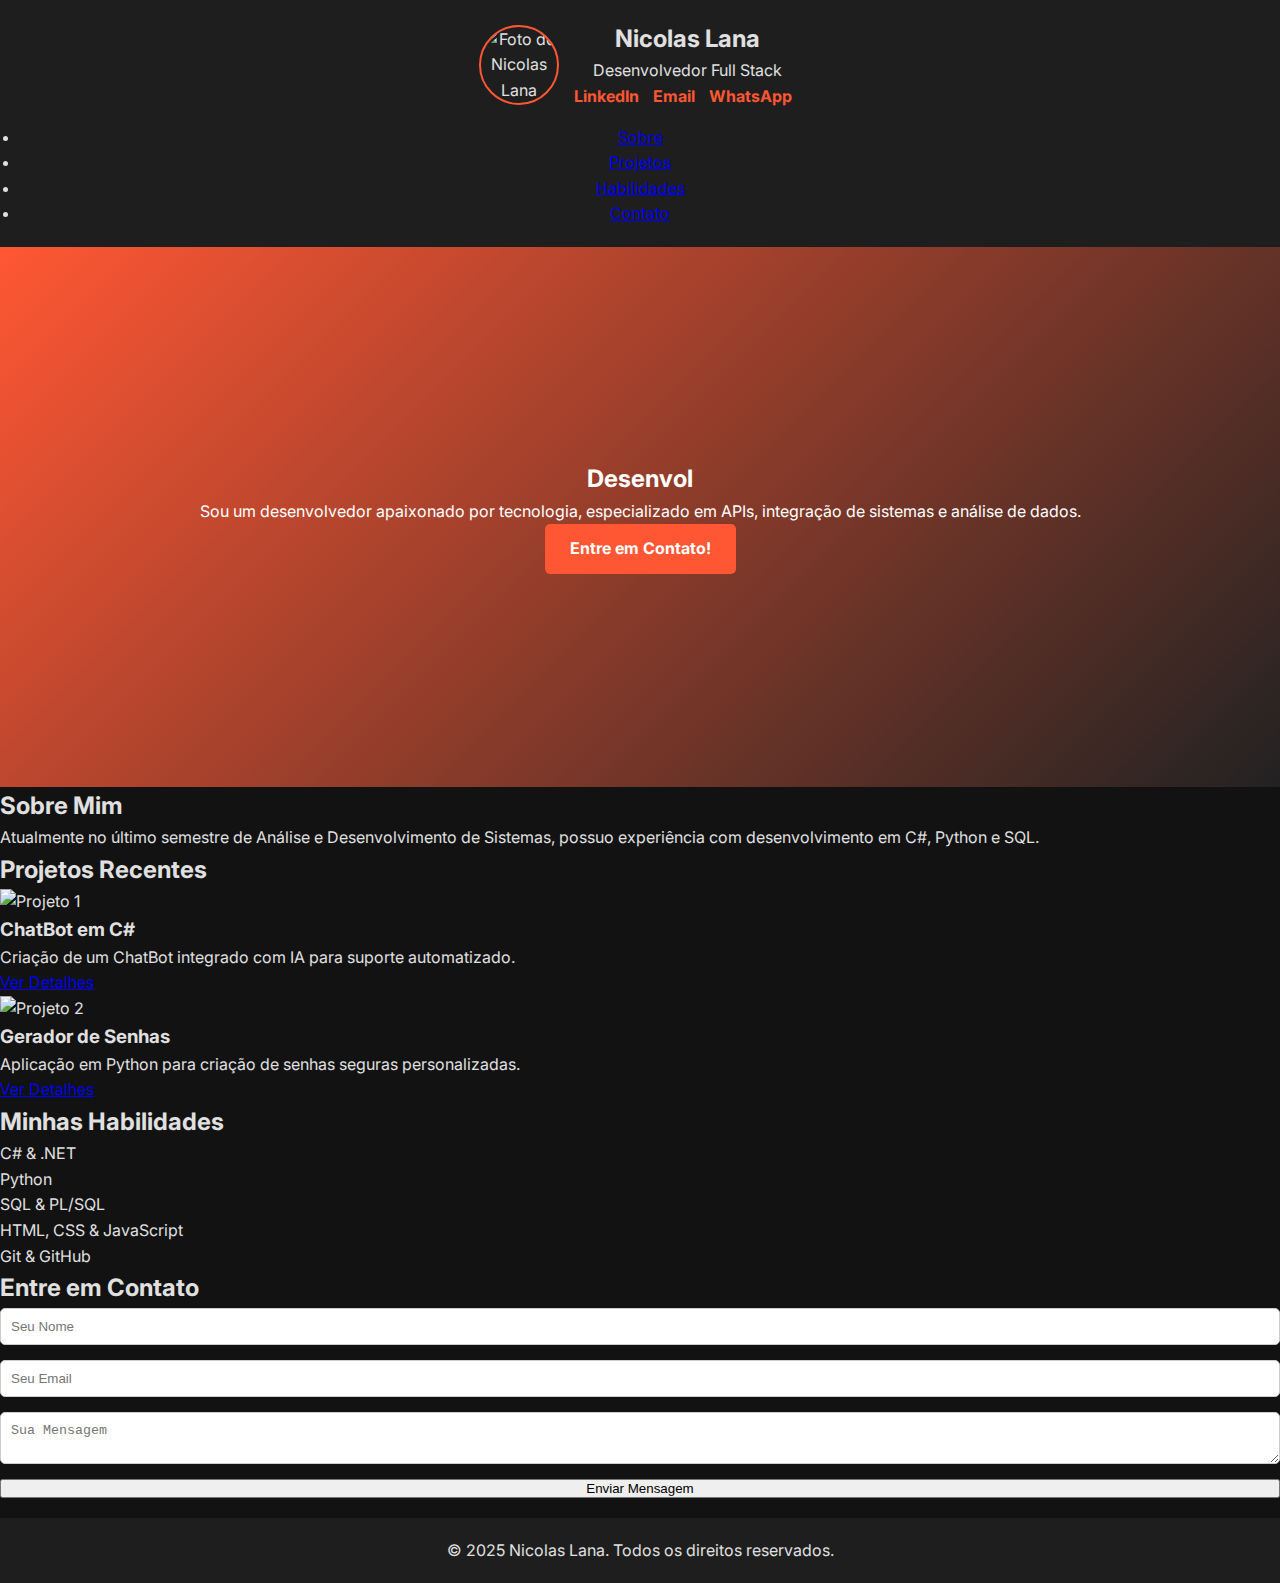
==== index.html @ ab9d618c "Update and rename indexado2.html to index.html" ====
<!DOCTYPE html>
<html lang="pt-BR">
<head>
    <meta charset="UTF-8">
    <meta name="viewport" content="width=device-width, initial-scale=1.0">
    <title>Nicolas Lana - Portfólio</title>
    <link rel="stylesheet" href="style.css">
    <link href="https://fonts.googleapis.com/css2?family=Inter:wght@300;400;700&display=swap" rel="stylesheet">
    <script src="script.js" defer></script>
</head>
<body>

    <header>
        <div class="perfil">
            <img src="sua-foto.jpg" alt="Foto de Nicolas Lana">
            <div class="perfil-info">
                <h1>Nicolas Lana</h1>
                <p class="typing-text">Desenvolvedor Full Stack</p>
                <div class="redes-sociais">
                    <a href="https://www.linkedin.com/in/nicolas-lana-66830b247/" target="_blank">LinkedIn</a>
                    <a href="mailto:nicolaslana2611@gmail.com">Email</a>
                    <a href="tel:+5511991035886">WhatsApp</a>
                </div>
            </div>
        </div>
        <nav>
            <button class="menu-toggle">?</button>
            <ul>
                <li><a href="#sobre">Sobre</a></li>
                <li><a href="#projetos">Projetos</a></li>
                <li><a href="#habilidades">Habilidades</a></li>
                <li><a href="#contato">Contato</a></li>
            </ul>
        </nav>
    </header>

    <main>
        <section class="hero">
            <h2>Bem-vindo ao meu portfólio!</h2>
            <p>Sou um desenvolvedor apaixonado por tecnologia, especializado em APIs, integração de sistemas e análise de dados.</p>
            <a href="#contato" class="cta-button">Entre em Contato!</a>
        </section>

        <section id="sobre" class="section">
            <h2>Sobre Mim</h2>
            <p>Atualmente no último semestre de Análise e Desenvolvimento de Sistemas, possuo experiência com desenvolvimento em C#, Python e SQL.</p>
        </section>

        <section id="projetos" class="section bg-light">
            <h2>Projetos Recentes</h2>
            <div class="projetos-grid">
                <div class="projeto">
                    <img src="projeto1.jpg" alt="Projeto 1">
                    <h3>ChatBot em C#</h3>
                    <p>Criação de um ChatBot integrado com IA para suporte automatizado.</p>
                    <a href="#" class="projeto-button">Ver Detalhes</a>
                </div>
                <div class="projeto">
                    <img src="projeto2.jpg" alt="Projeto 2">
                    <h3>Gerador de Senhas</h3>
                    <p>Aplicação em Python para criação de senhas seguras personalizadas.</p>
                    <a href="#" class="projeto-button">Ver Detalhes</a>
                </div>
            </div>
        </section>

        <section id="habilidades" class="section">
            <h2>Minhas Habilidades</h2>
            <ul class="habilidades-list">
                <li>C# & .NET</li>
                <li>Python</li>
                <li>SQL & PL/SQL</li>
                <li>HTML, CSS & JavaScript</li>
                <li>Git & GitHub</li>
            </ul>
        </section>

        <section id="contato" class="section">
            <h2>Entre em Contato</h2>
            <form id="contact-form">
                <input type="text" placeholder="Seu Nome" required />
                <input type="email" placeholder="Seu Email" required />
                <textarea placeholder="Sua Mensagem" required></textarea>
                <button type="submit">Enviar Mensagem</button>
            </form>
        </section>
    </main>

    <footer>
        <p>&copy; 2025 Nicolas Lana. Todos os direitos reservados.</p>
    </footer>

</body>
</html>
---- style.css ----
/* Reset */
* {
    margin: 0;
    padding: 0;
    box-sizing: border-box;
}

body {
    font-family: 'Inter', sans-serif;
    background-color: #121212;
    color: #e0e0e0;
    line-height: 1.6;
}

/* Cabeçalho */
header {
    background: #1e1e1e;
    padding: 20px;
    text-align: center;
}

.perfil {
    display: flex;
    align-items: center;
    justify-content: center;
    gap: 15px;
    margin-bottom: 15px;
}

.perfil img {
    width: 80px;
    height: 80px;
    border-radius: 50%;
    border: 2px solid #ff5733;
}

.perfil-info h1 {
    font-size: 1.5rem;
}

.redes-sociais a {
    color: #ff5733;
    margin-right: 10px;
    text-decoration: none;
    font-weight: bold;
}

.redes-sociais a:hover {
    text-decoration: underline;
}

/* Menu Responsivo */
.menu-toggle {
    display: none;
    background: none;
    border: none;
    color: white;
    font-size: 1.8rem;
    cursor: pointer;
}

@media (max-width: 768px) {
    .menu-toggle {
        display: block;
    }

    nav ul {
        display: none;
        flex-direction: column;
        position: absolute;
        top: 60px;
        right: 20px;
        background: #1e1e1e;
        padding: 10px;
        border-radius: 5px;
    }

    nav ul.open {
        display: flex;
    }

    nav ul li {
        margin: 10px 0;
    }
}

/* Hero */
.hero {
    height: 60vh;
    background: linear-gradient(135deg, #ff5733, #222);
    color: white;
    display: flex;
    flex-direction: column;
    align-items: center;
    justify-content: center;
    text-align: center;
}

.cta-button {
    background: #ff5733;
    color: white;
    padding: 12px 25px;
    border-radius: 5px;
    text-decoration: none;
    font-weight: bold;
    transition: background 0.3s;
}

.cta-button:hover {
    background: #c44125;
}

/* Contato */
form {
    display: flex;
    flex-direction: column;
    gap: 15px;
}

form input, form textarea {
    padding: 10px;
    border-radius: 5px;
    border: 1px solid #ccc;
}

/* Rodapé */
footer {
    background: #1e1e1e;
    text-align: center;
    padding: 20px;
    margin-top: 20px;
}
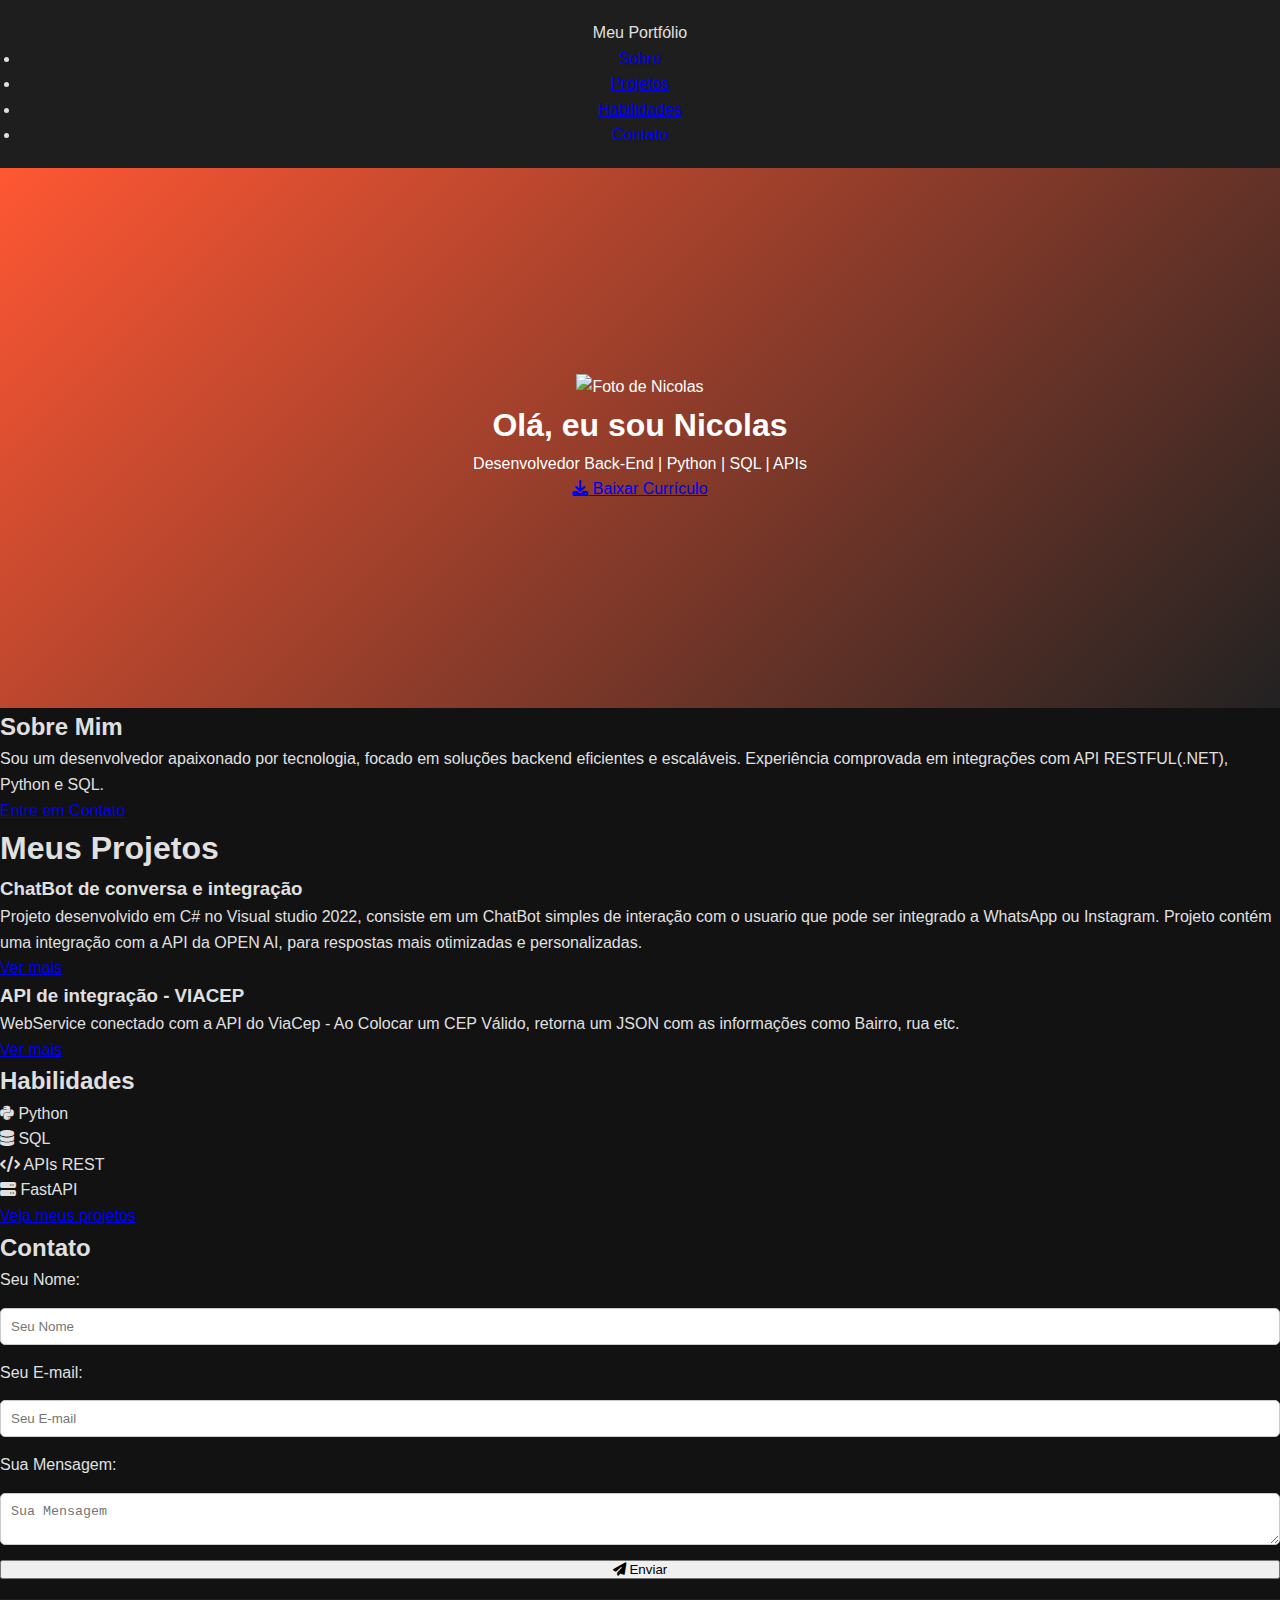
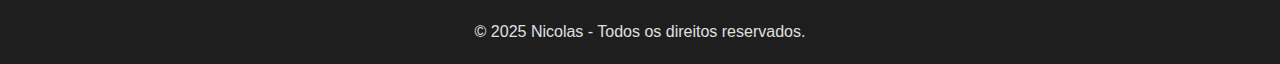
==== commit b15a7318: "Update index.html" ====
--- a/index.html
+++ b/index.html
@@ -1,93 +1,100 @@
 <!DOCTYPE html>
-<html lang="pt-BR">
+<html lang="pt-br">
 <head>
     <meta charset="UTF-8">
     <meta name="viewport" content="width=device-width, initial-scale=1.0">
-    <title>Nicolas Lana - Portfólio</title>
+    <meta name="description" content="Portfólio de Nicolas, Desenvolvedor Back-End com experiência em Python, SQL e APIs. Veja meus projetos e entre em contato.">
+    <title>Portfólio - Nicolas</title>
     <link rel="stylesheet" href="style.css">
-    <link href="https://fonts.googleapis.com/css2?family=Inter:wght@300;400;700&display=swap" rel="stylesheet">
-    <script src="script.js" defer></script>
+    <script defer src="script.js"></script>
+    <link rel="stylesheet" href="https://cdnjs.cloudflare.com/ajax/libs/font-awesome/6.4.2/css/all.min.css">
+    <link rel="preconnect" href="https://fonts.googleapis.com">
+    <link rel="preconnect" href="https://fonts.gstatic.com" crossorigin>
+    <link href="https://fonts.googleapis.com/css2?family=Roboto:wght@400;700&display=swap" rel="stylesheet">
 </head>
 <body>
 
+    <!-- Cabeçalho -->
     <header>
-        <div class="perfil">
-            <img src="sua-foto.jpg" alt="Foto de Nicolas Lana">
-            <div class="perfil-info">
-                <h1>Nicolas Lana</h1>
-                <p class="typing-text">Desenvolvedor Full Stack</p>
-                <div class="redes-sociais">
-                    <a href="https://www.linkedin.com/in/nicolas-lana-66830b247/" target="_blank">LinkedIn</a>
-                    <a href="mailto:nicolaslana2611@gmail.com">Email</a>
-                    <a href="tel:+5511991035886">WhatsApp</a>
-                </div>
-            </div>
-        </div>
         <nav>
-            <button class="menu-toggle">?</button>
+            <div class="logo">Meu Portfólio</div>
             <ul>
-                <li><a href="#sobre">Sobre</a></li>
-                <li><a href="#projetos">Projetos</a></li>
-                <li><a href="#habilidades">Habilidades</a></li>
-                <li><a href="#contato">Contato</a></li>
+                <li><a href="#sobre" aria-label="Ir para a seção Sobre">Sobre</a></li>
+                <li><a href="#projetos" aria-label="Ir para a seção Projetos">Projetos</a></li>
+                <li><a href="#habilidades" aria-label="Ir para a seção Habilidades">Habilidades</a></li>
+                <li><a href="#contato" aria-label="Ir para a seção Contato">Contato</a></li>
             </ul>
         </nav>
     </header>
 
+    <!-- Hero Section -->
     <main>
-        <section class="hero">
-            <h2>Bem-vindo ao meu portfólio!</h2>
-            <p>Sou um desenvolvedor apaixonado por tecnologia, especializado em APIs, integração de sistemas e análise de dados.</p>
-            <a href="#contato" class="cta-button">Entre em Contato!</a>
-        </section>
+      <section class="hero">
+          <img src="imagem perfil.jpg" alt="Foto de Nicolas" class="perfil-img">
+          <h1>Olá, eu sou Nicolas</h1>
+          <p>Desenvolvedor Back-End | Python | SQL | APIs</p>
+          <a href="nicolas-cv.def.pdf" download class="btn-download">
+              <i class="fa-solid fa-download"></i> Baixar Currículo
+          </a>
+      </section>
 
-        <section id="sobre" class="section">
-            <h2>Sobre Mim</h2>
-            <p>Atualmente no último semestre de Análise e Desenvolvimento de Sistemas, possuo experiência com desenvolvimento em C#, Python e SQL.</p>
-        </section>
+      <!-- Sobre -->
+      <section id="sobre" class="section">
+          <h2>Sobre Mim</h2>
+          <p>Sou um desenvolvedor apaixonado por tecnologia, focado em soluções backend eficientes e escaláveis. Experiência comprovada em integrações com API RESTFUL(.NET), Python e SQL.</p>
+          <a href="#contato" class="btn">Entre em Contato</a>
+      </section>
 
-        <section id="projetos" class="section bg-light">
-            <h2>Projetos Recentes</h2>
-            <div class="projetos-grid">
-                <div class="projeto">
-                    <img src="projeto1.jpg" alt="Projeto 1">
-                    <h3>ChatBot em C#</h3>
-                    <p>Criação de um ChatBot integrado com IA para suporte automatizado.</p>
-                    <a href="#" class="projeto-button">Ver Detalhes</a>
-                </div>
-                <div class="projeto">
-                    <img src="projeto2.jpg" alt="Projeto 2">
-                    <h3>Gerador de Senhas</h3>
-                    <p>Aplicação em Python para criação de senhas seguras personalizadas.</p>
-                    <a href="#" class="projeto-button">Ver Detalhes</a>
-                </div>
-            </div>
-        </section>
+      <!-- Projetos -->
+      <section id="projetos" class="section bg-light">
+          <h1>Meus Projetos</h1>
+          <div class="projetos-grid">
+              <div class="projeto">
+                  <h3>ChatBot de conversa e integração</h3>
+                  <p>Projeto desenvolvido em C# no Visual studio 2022, consiste em um ChatBot simples de interação com o usuario que pode ser integrado a WhatsApp ou Instagram. Projeto contém uma integração com a API da OPEN AI, para respostas mais otimizadas e personalizadas.</p>
+                  <a href="https://github.com/NicolasLnR/Aplica-o-Chatbot" class="btn">Ver mais</a>
+              </div>
+              <div class="projeto">
+                  <h3>API de integração - VIACEP </h3>
+                  <p>WebService conectado com a API do ViaCep - Ao Colocar um CEP Válido, retorna um JSON com as informações como Bairro, rua etc.</p>
+                  <a href="https://github.com/NicolasLnR/Web-Service---VIACEP" class="btn">Ver mais</a>
+              </div>
+          </div>
+      </section>
 
-        <section id="habilidades" class="section">
-            <h2>Minhas Habilidades</h2>
-            <ul class="habilidades-list">
-                <li>C# & .NET</li>
-                <li>Python</li>
-                <li>SQL & PL/SQL</li>
-                <li>HTML, CSS & JavaScript</li>
-                <li>Git & GitHub</li>
-            </ul>
-        </section>
+      <!-- Habilidades -->
+      <section id="habilidades" class="section">
+          <h2>Habilidades</h2>
+          <div class="habilidades-grid">
+              <div class="habilidade"><i class="fa-brands fa-python"></i> Python</div>
+              <div class="habilidade"><i class="fa-solid fa-database"></i> SQL</div>
+              <div class="habilidade"><i class="fa-solid fa-code"></i> APIs REST</div>
+              <div class="habilidade"><i class="fa-solid fa-server"></i> FastAPI</div>
+          </div>
+          <a href="#projetos" class="btn">Veja meus projetos</a>
+      </section>
 
-        <section id="contato" class="section">
-            <h2>Entre em Contato</h2>
-            <form id="contact-form">
-                <input type="text" placeholder="Seu Nome" required />
-                <input type="email" placeholder="Seu Email" required />
-                <textarea placeholder="Sua Mensagem" required></textarea>
-                <button type="submit">Enviar Mensagem</button>
-            </form>
-        </section>
+      <!-- Contato -->
+      <section id="contato" class="section bg-light">
+          <h2>Contato</h2>
+          <form>
+              <label for="nome">Seu Nome:</label>
+              <input type="text" id="nome" placeholder="Seu Nome">
+
+              <label for="email">Seu E-mail:</label>
+              <input type="email" id="email" placeholder="Seu E-mail">
+
+              <label for="mensagem">Sua Mensagem:</label>
+              <textarea id="mensagem" placeholder="Sua Mensagem"></textarea>
+
+              <button type="submit"><i class="fa-solid fa-paper-plane"></i> Enviar</button>
+          </form>
+      </section>
     </main>
 
+    <!-- Rodapé -->
     <footer>
-        <p>&copy; 2025 Nicolas Lana. Todos os direitos reservados.</p>
+        <p>&copy; 2025 Nicolas - Todos os direitos reservados.</p>
     </footer>
 
 </body>
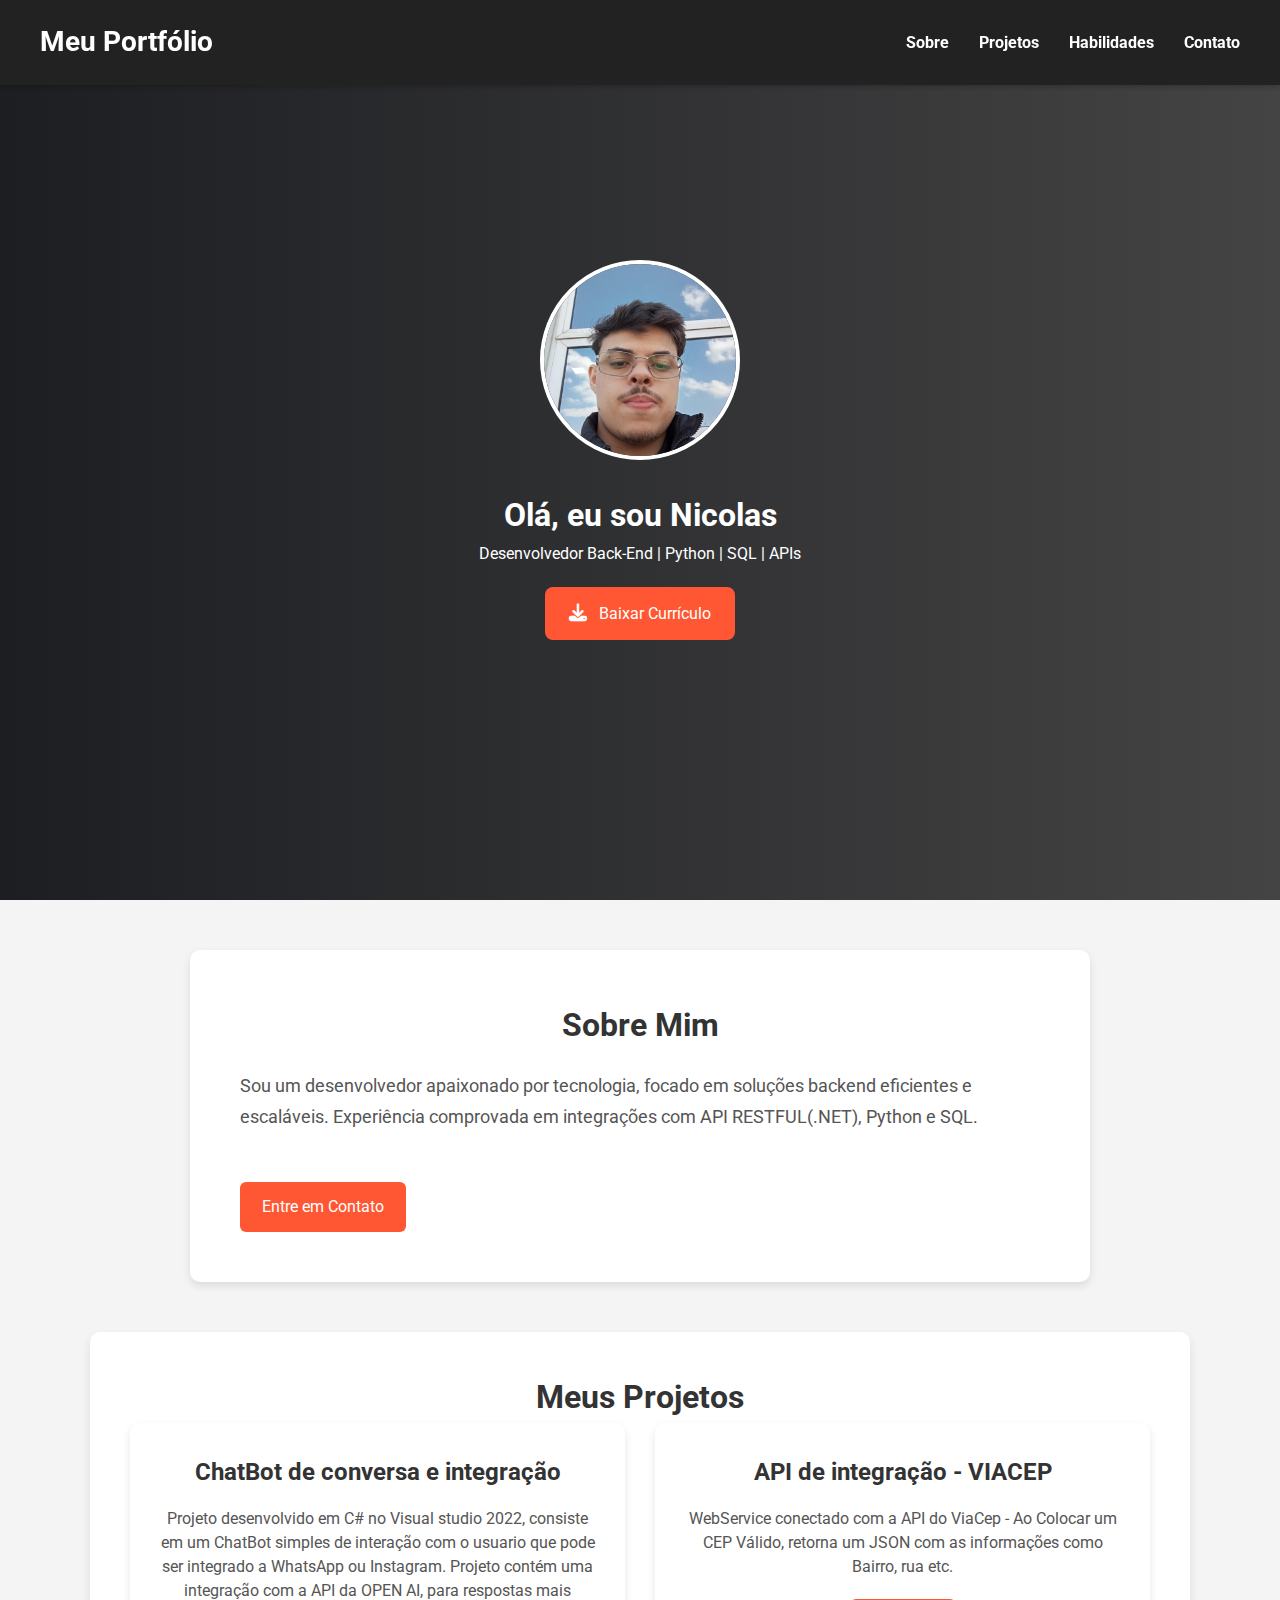
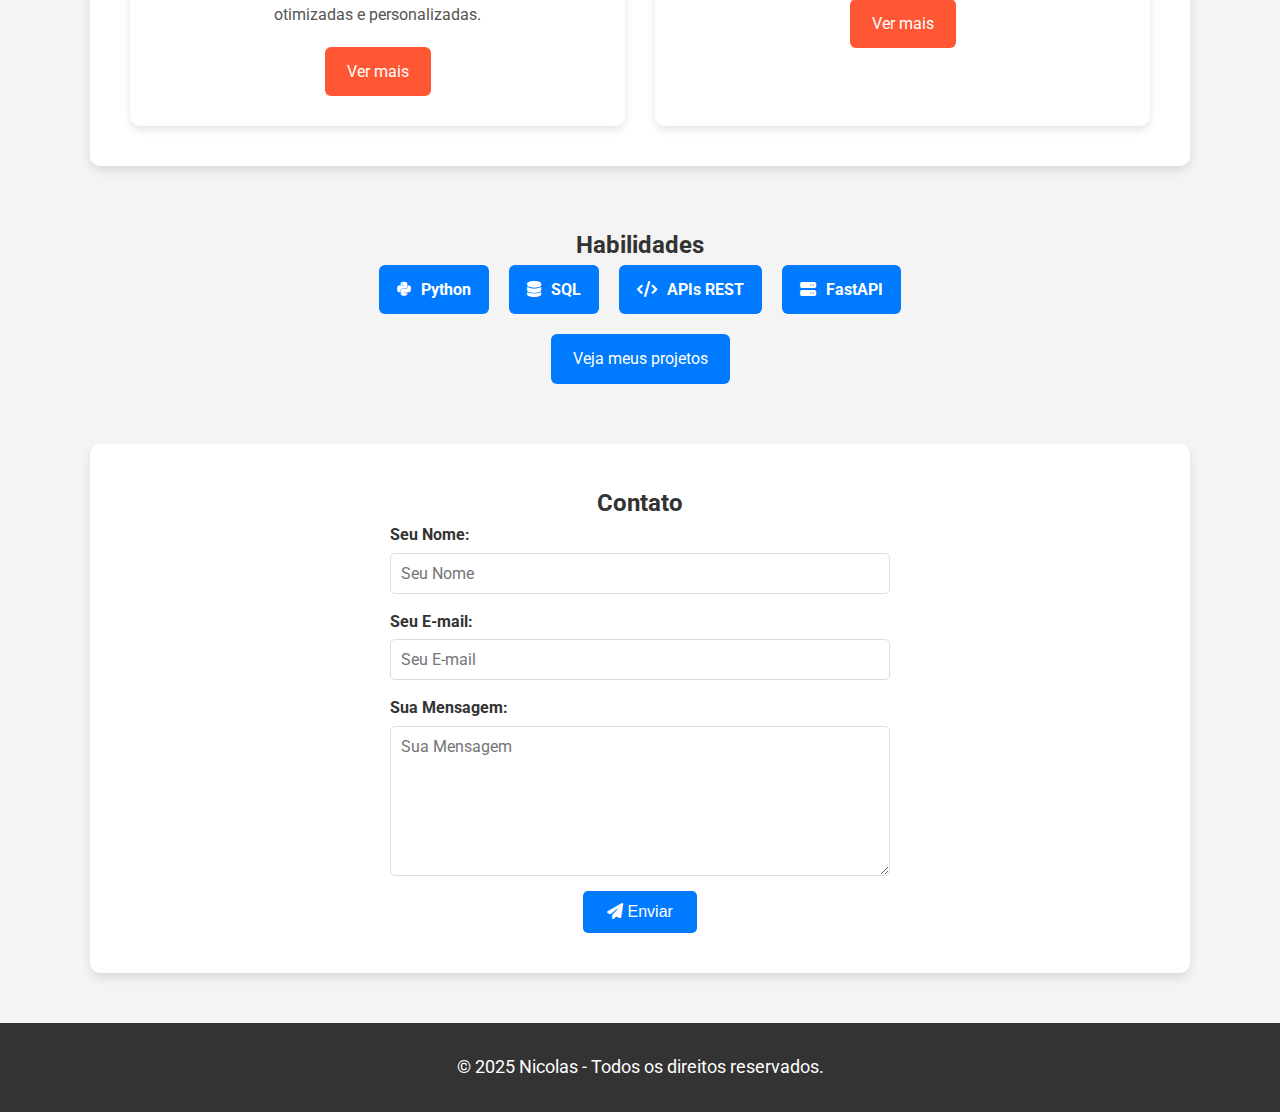
==== commit e4821e28: "Update index.html" ====
--- a/index.html
+++ b/index.html
@@ -33,7 +33,7 @@
           <img src="imagem perfil.jpg" alt="Foto de Nicolas" class="perfil-img">
           <h1>Olá, eu sou Nicolas</h1>
           <p>Desenvolvedor Back-End | Python | SQL | APIs</p>
-          <a href="nicolas-cv.def.pdf" download class="btn-download">
+          <a href="nicolas-cv.definitivo.pdf" download class="btn-download">
               <i class="fa-solid fa-download"></i> Baixar Currículo
           </a>
       </section>
--- a/style.css
+++ b/style.css
@@ -3,130 +3,285 @@
     margin: 0;
     padding: 0;
     box-sizing: border-box;
+    scroll-behavior: smooth;
+}
+
+/* Custom Properties (Variáveis CSS) */
+:root {
+    --primary-color: #ff5733;
+    --bg-color: #f4f4f4;
+    --text-color: #333;
+    --font-family: 'Roboto', sans-serif;
 }
 
 body {
-    font-family: 'Inter', sans-serif;
-    background-color: #121212;
-    color: #e0e0e0;
+    font-family: var(--font-family);
+    background-color: var(--bg-color);
+    color: var(--text-color);
     line-height: 1.6;
 }
 
 /* Cabeçalho */
 header {
-    background: #1e1e1e;
+    background: #222;
+    color: white;
     padding: 20px;
-    text-align: center;
-}
-
-.perfil {
-    display: flex;
-    align-items: center;
-    justify-content: center;
-    gap: 15px;
-    margin-bottom: 15px;
-}
-
-.perfil img {
-    width: 80px;
-    height: 80px;
-    border-radius: 50%;
-    border: 2px solid #ff5733;
-}
-
-.perfil-info h1 {
-    font-size: 1.5rem;
-}
-
-.redes-sociais a {
-    color: #ff5733;
-    margin-right: 10px;
+    position: fixed;
+    width: 100%;
+    top: 0;
+    z-index: 1000;
+    box-shadow: 0 2px 5px rgba(0,0,0,0.2);
+}
+
+nav {
+    display: flex;
+    justify-content: space-between;
+    align-items: center;
+    max-width: 1200px;
+    margin: auto;
+}
+
+nav .logo {
+    font-size: 28px;
+    font-weight: bold;
+}
+
+nav ul {
+    display: flex;
+    list-style: none;
+}
+
+nav ul li {
+    margin-left: 30px;
+}
+
+nav a {
+    color: white;
     text-decoration: none;
     font-weight: bold;
-}
-
-.redes-sociais a:hover {
-    text-decoration: underline;
-}
-
-/* Menu Responsivo */
-.menu-toggle {
-    display: none;
-    background: none;
-    border: none;
-    color: white;
-    font-size: 1.8rem;
-    cursor: pointer;
-}
-
-@media (max-width: 768px) {
-    .menu-toggle {
-        display: block;
-    }
-
-    nav ul {
-        display: none;
-        flex-direction: column;
-        position: absolute;
-        top: 60px;
-        right: 20px;
-        background: #1e1e1e;
-        padding: 10px;
-        border-radius: 5px;
-    }
-
-    nav ul.open {
-        display: flex;
-    }
-
-    nav ul li {
-        margin: 10px 0;
-    }
+    transition: 0.3s;
+}
+
+nav a:hover {
+    color: var(--primary-color);
 }
 
 /* Hero */
 .hero {
-    height: 60vh;
-    background: linear-gradient(135deg, #ff5733, #222);
+    height: 100vh;
+    background: linear-gradient(to right, #1d1e22, #444);
     color: white;
     display: flex;
     flex-direction: column;
     align-items: center;
     justify-content: center;
     text-align: center;
-}
-
-.cta-button {
-    background: #ff5733;
-    color: white;
-    padding: 12px 25px;
-    border-radius: 5px;
+    padding: 40px 20px;
+}
+
+/* Melhorando a imagem da foto de perfil */
+.hero img.perfil-img {
+    width: 200px;
+    height: 200px;
+    border-radius: 50%;
+    border: 4px solid white;
+    margin-bottom: 30px;
+    object-fit: cover;
+}
+
+/* Botão de download do CV */
+.btn-download {
+    display: inline-flex;
+    align-items: center;
+    background: var(--primary-color);
+    color: white;
+    padding: 14px 24px;
+    font-size: 16px;
     text-decoration: none;
-    font-weight: bold;
-    transition: background 0.3s;
-}
-
-.cta-button:hover {
+    border-radius: 8px;
+    transition: 0.3s;
+    margin-top: 20px;
+}
+
+.btn-download i {
+    margin-right: 12px;
+    font-size: 18px;
+}
+
+.btn-download:hover {
     background: #c44125;
 }
 
-/* Contato */
-form {
-    display: flex;
-    flex-direction: column;
-    gap: 15px;
-}
-
-form input, form textarea {
-    padding: 10px;
-    border-radius: 5px;
-    border: 1px solid #ccc;
+/* Seções */
+.section {
+    padding: 60px;
+    max-width: 1100px;
+    margin: auto;
+    text-align: center;
+}
+
+.bg-light {
+    background: white;
+    border-radius: 10px;
+    padding: 40px;
+    box-shadow: 0 5px 10px rgba(0,0,0,0.1);
+}
+
+/* Habilidades */
+.habilidades-grid {
+    display: flex;
+    justify-content: center;
+    gap: 20px;
+    flex-wrap: wrap;
+}
+
+.habilidade {
+    background: #007bff;
+    color: white;
+    padding: 12px 18px;
+    border-radius: 6px;
+    display: flex;
+    align-items: center;
+    gap: 10px;
+    font-weight: bold;
+}
+
+/* Botões */
+.btn {
+    display: inline-flex;
+    align-items: center;
+    margin-top: 20px;
+    padding: 12px 22px;
+    background: #007bff;
+    color: white;
+    text-decoration: none;
+    border-radius: 6px;
+    transition: 0.3s;
+    font-size: 16px;
+}
+
+.btn:hover {
+    background: #0056b3;
 }
 
 /* Rodapé */
 footer {
-    background: #1e1e1e;
-    text-align: center;
-    padding: 20px;
+    background: #333;
+    color: white;
+    text-align: center;
+    padding: 30px;
+    margin-top: 50px;
+    font-size: 18px;
+}
+
+/* Formatação do formulário de contato */
+form {
+    display: flex;
+    flex-direction: column;
+    align-items: center;
+    max-width: 500px;
+    margin: 0 auto;
+}
+
+form label {
+    margin-bottom: 5px;
+    font-weight: bold;
+    text-align: left;
+    width: 100%;
+}
+
+form input,
+form textarea {
+    width: 100%;
+    padding: 10px;
+    margin-bottom: 15px;
+    border: 1px solid #ddd;
+    border-radius: 5px;
+    font-size: 16px;
+    font-family: var(--font-family);
+}
+
+form textarea {
+    height: 150px;
+    resize: vertical;
+}
+
+form button {
+    padding: 12px 24px;
+    background: #007bff;
+    color: white;
+    border: none;
+    border-radius: 5px;
+    cursor: pointer;
+    font-size: 16px;
+    transition: background-color 0.3s;
+}
+
+form button:hover {
+    background-color: #0056b3;
+}
+
+/* Projetos - Modernização */
+.projetos-grid {
+    display: grid;
+    grid-template-columns: repeat(auto-fit, minmax(350px, 1fr));
+    gap: 30px;
+}
+
+.projeto {
+    background: #fff;
+    border-radius: 10px;
+    padding: 30px;
+    box-shadow: 0 4px 8px rgba(0, 0, 0, 0.1);
+    transition: transform 0.3s ease;
+}
+
+.projeto:hover {
+    transform: translateY(-5px);
+}
+
+.projeto h3 {
+    font-size: 24px;
+    margin-bottom: 15px;
+    color: #333;
+}
+
+.projeto p {
+    font-size: 16px;
+    color: #555;
+    line-height: 1.5;
+}
+
+.projeto .btn {
     margin-top: 20px;
-}
+    background-color: var(--primary-color);
+}
+
+/* Sobre Mim - Modernização */
+#sobre {
+    background: #fff;
+    border-radius: 10px;
+    padding: 50px;
+    max-width: 900px;
+    margin: 50px auto;
+    box-shadow: 0 4px 8px rgba(0, 0, 0, 0.1);
+    text-align: left;
+}
+
+#sobre h2 {
+    font-size: 32px;
+    margin-bottom: 20px;
+    color: #333;
+    text-align: center;
+}
+
+#sobre p {
+    font-size: 18px;
+    color: #555;
+    line-height: 1.7;
+    margin-bottom: 30px;
+}
+
+#sobre .btn {
+    background-color: var(--primary-color);
+}
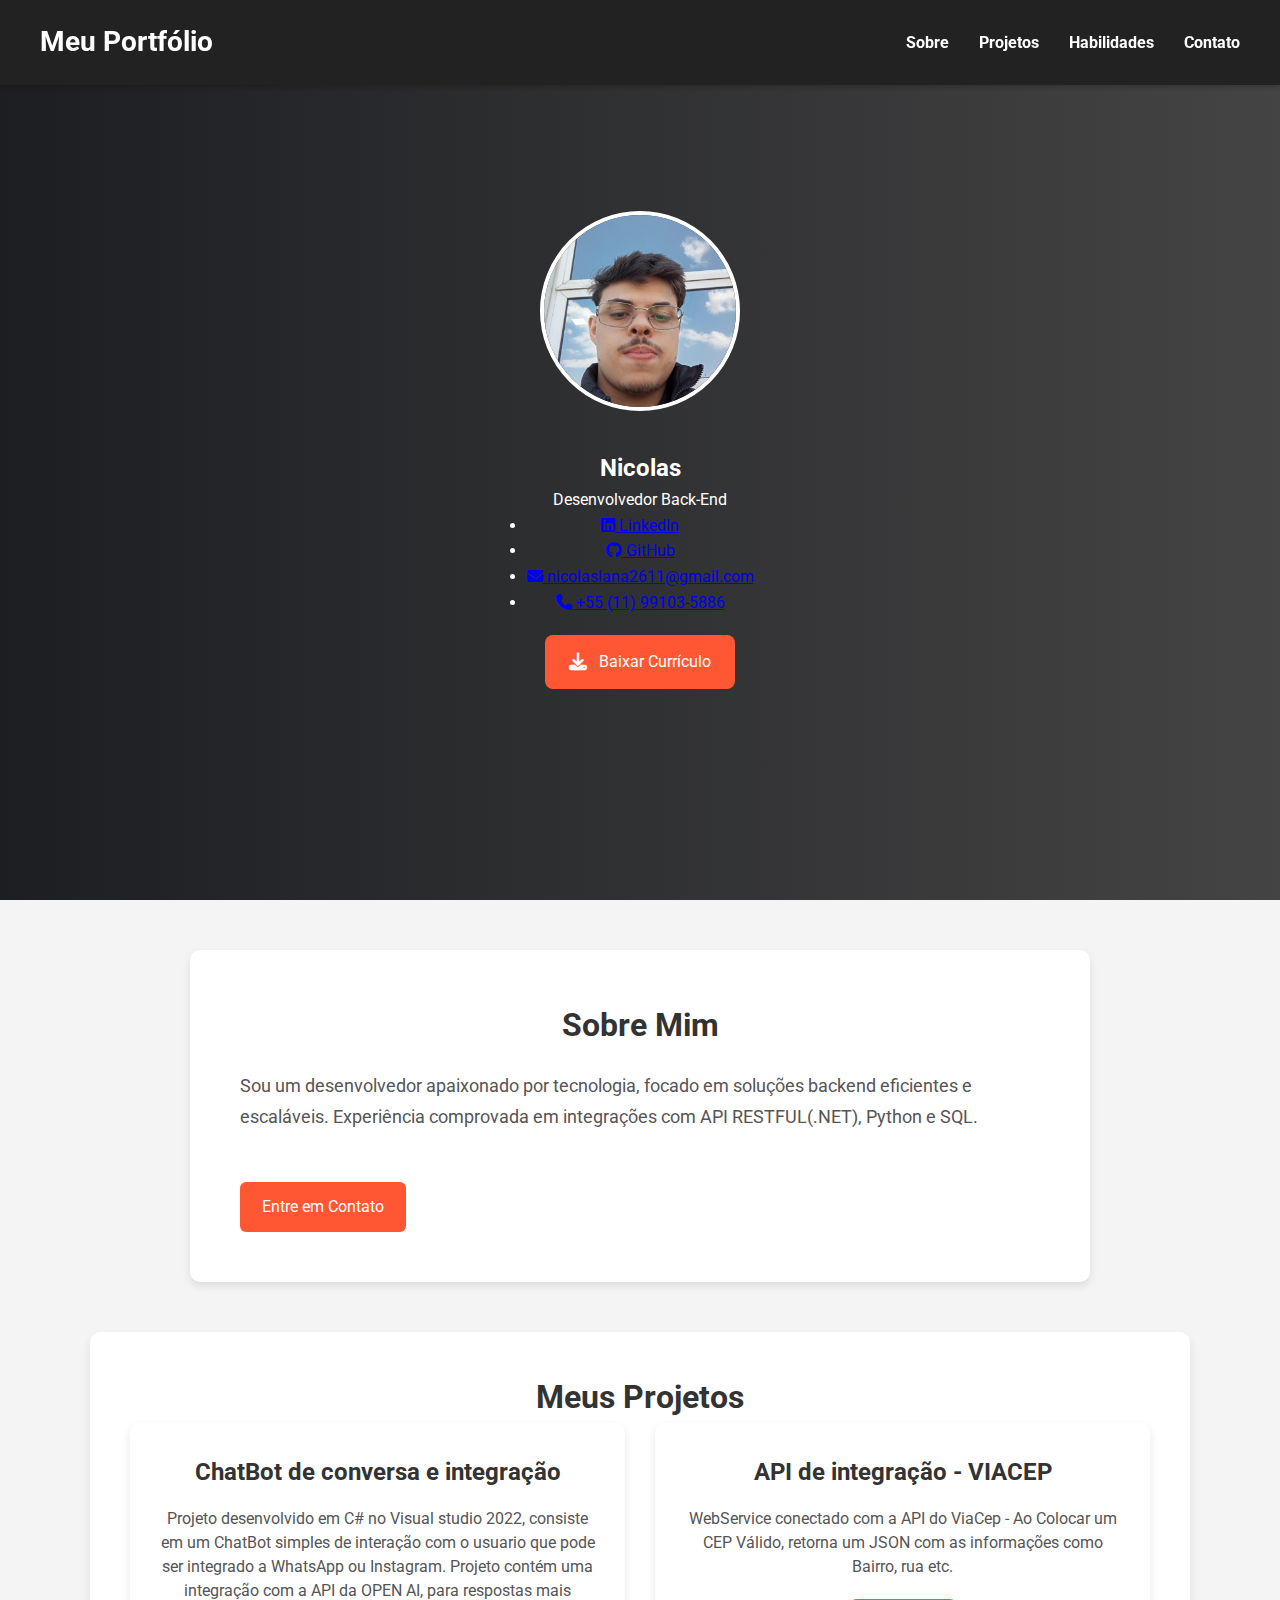
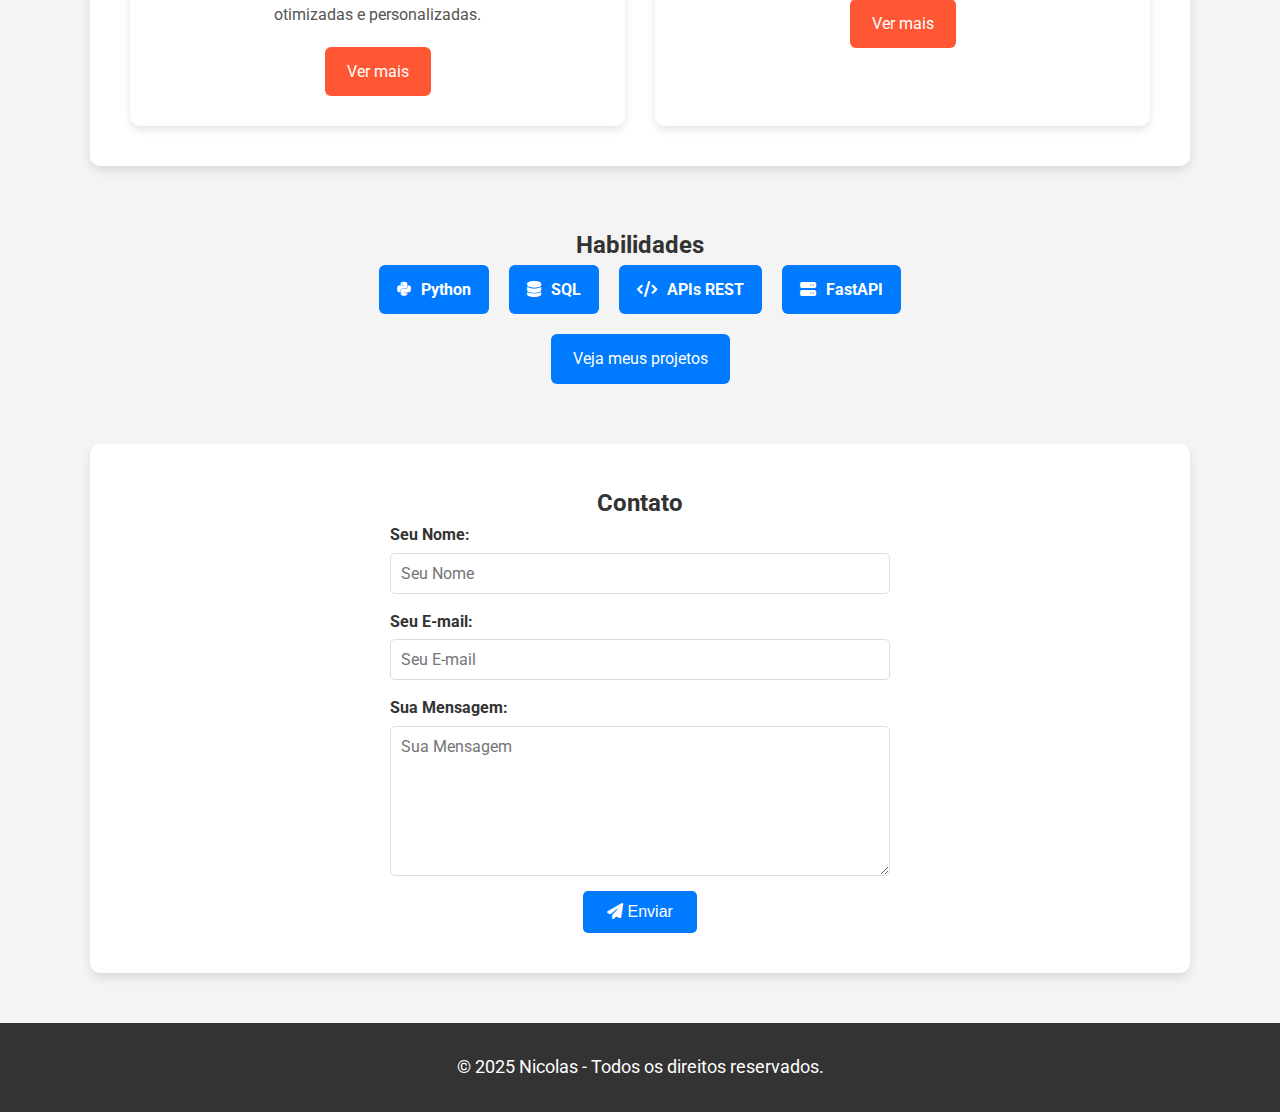
==== commit 4a6b5758: "Update index.html" ====
--- a/index.html
+++ b/index.html
@@ -20,7 +20,7 @@
             <div class="logo">Meu Portfólio</div>
             <ul>
                 <li><a href="#sobre" aria-label="Ir para a seção Sobre">Sobre</a></li>
-                <li><a href="#projetos" aria-label="Ir para a seção Projetos">Projetos</a></li>
+                <li><a href="projetos.html" aria-label="Ir para a seção Projetos">Projetos</a></li>
                 <li><a href="#habilidades" aria-label="Ir para a seção Habilidades">Habilidades</a></li>
                 <li><a href="#contato" aria-label="Ir para a seção Contato">Contato</a></li>
             </ul>
@@ -30,9 +30,19 @@
     <!-- Hero Section -->
     <main>
       <section class="hero">
-          <img src="imagem perfil.jpg" alt="Foto de Nicolas" class="perfil-img">
-          <h1>Olá, eu sou Nicolas</h1>
-          <p>Desenvolvedor Back-End | Python | SQL | APIs</p>
+          <div class="hero-content">
+              <img src="imagem perfil.jpg" alt="Foto de Nicolas" class="perfil-img">
+              <div class="contact-info">
+                  <h2>Nicolas</h2>
+                  <p>Desenvolvedor Back-End</p>
+                  <ul class="contact-links">
+                      <li><a href="https://www.linkedin.com/in/nicolas-lana-66830b247/" target="_blank"><i class="fab fa-linkedin"></i> LinkedIn</a></li>
+                      <li><a href="https://github.com/NicolasLnR" target="_blank"><i class="fab fa-github"></i> GitHub</a></li>
+                      <li><a href="nicolaslana2611@gmail.com"><i class="fas fa-envelope"></i> nicolaslana2611@gmail.com</a></li>
+                      <li><a href="tel:+5511991035886"><i class="fas fa-phone"></i> +55 (11) 99103-5886</a></li>
+                  </ul>
+              </div>
+          </div>
           <a href="nicolas-cv.definitivo.pdf" download class="btn-download">
               <i class="fa-solid fa-download"></i> Baixar Currículo
           </a>
@@ -71,7 +81,7 @@
               <div class="habilidade"><i class="fa-solid fa-code"></i> APIs REST</div>
               <div class="habilidade"><i class="fa-solid fa-server"></i> FastAPI</div>
           </div>
-          <a href="#projetos" class="btn">Veja meus projetos</a>
+          <a href="projetos.html" class="btn">Veja meus projetos</a>
       </section>
 
       <!-- Contato -->
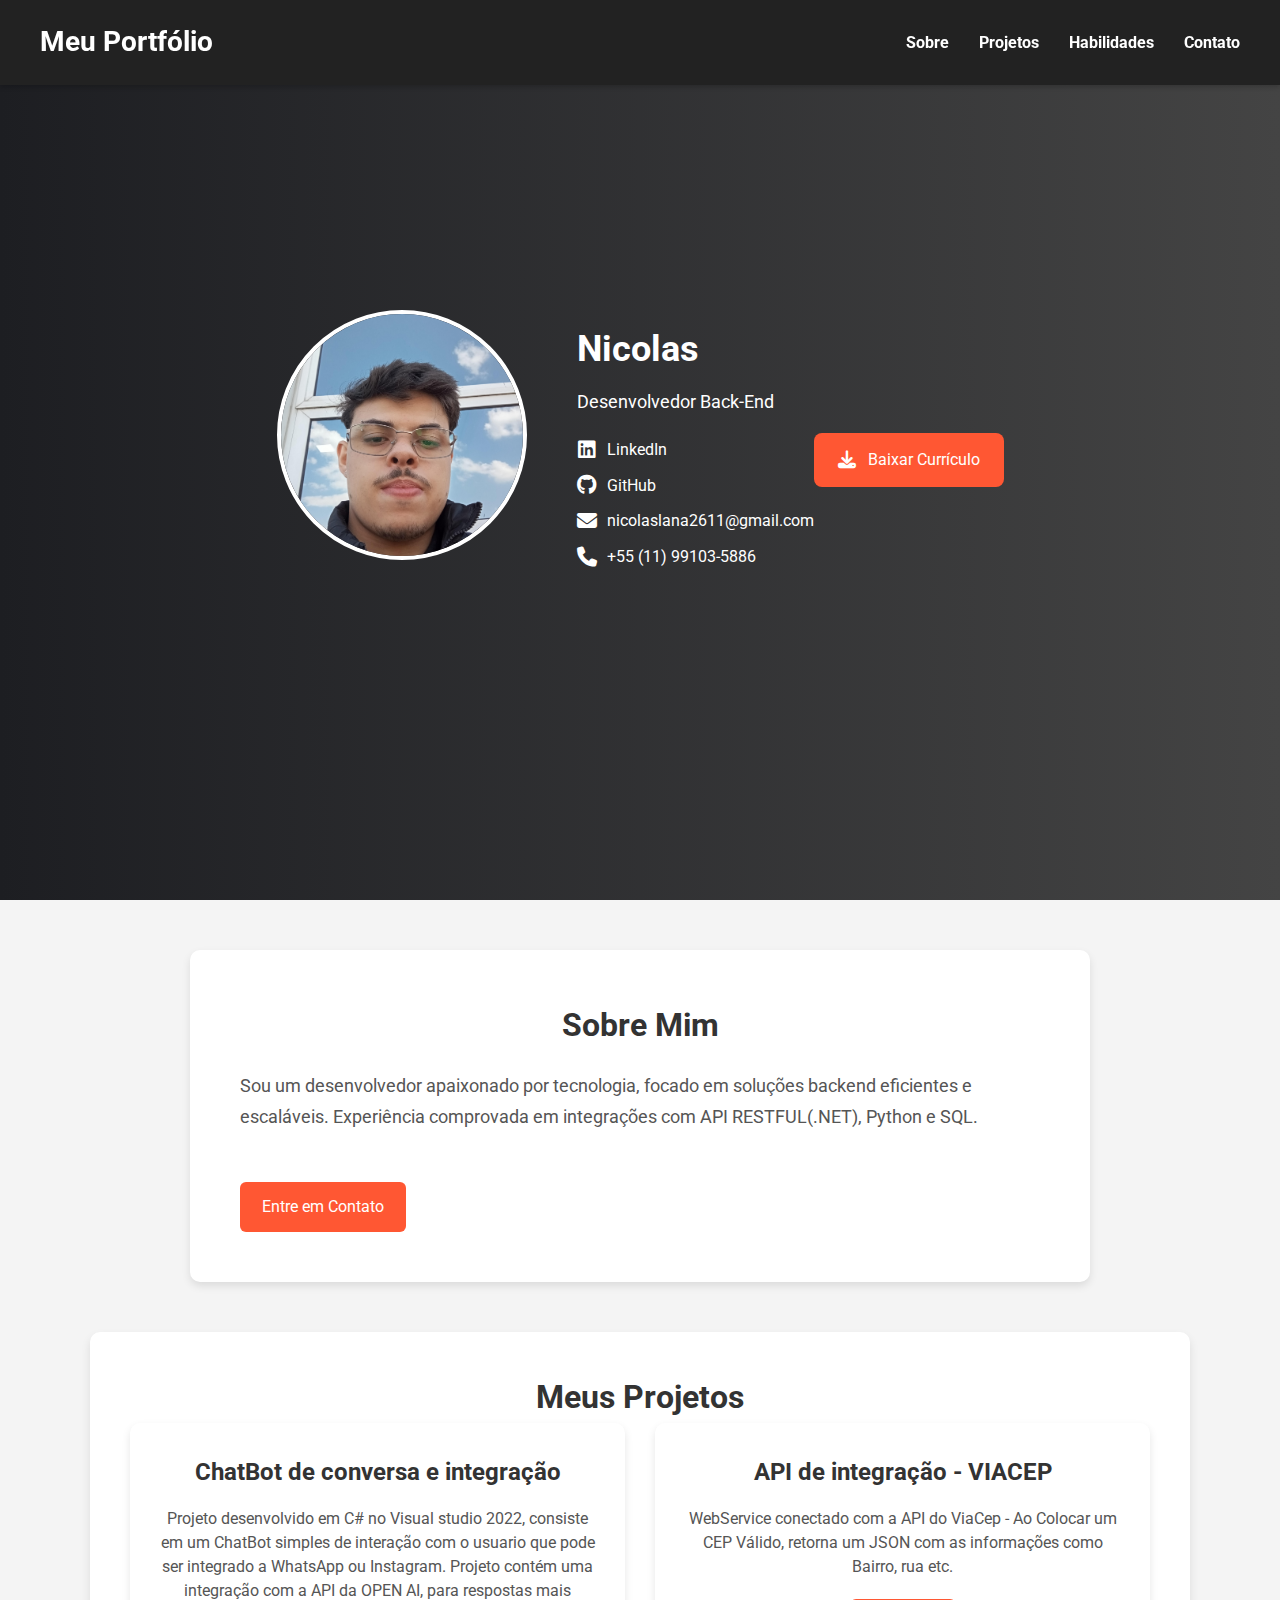
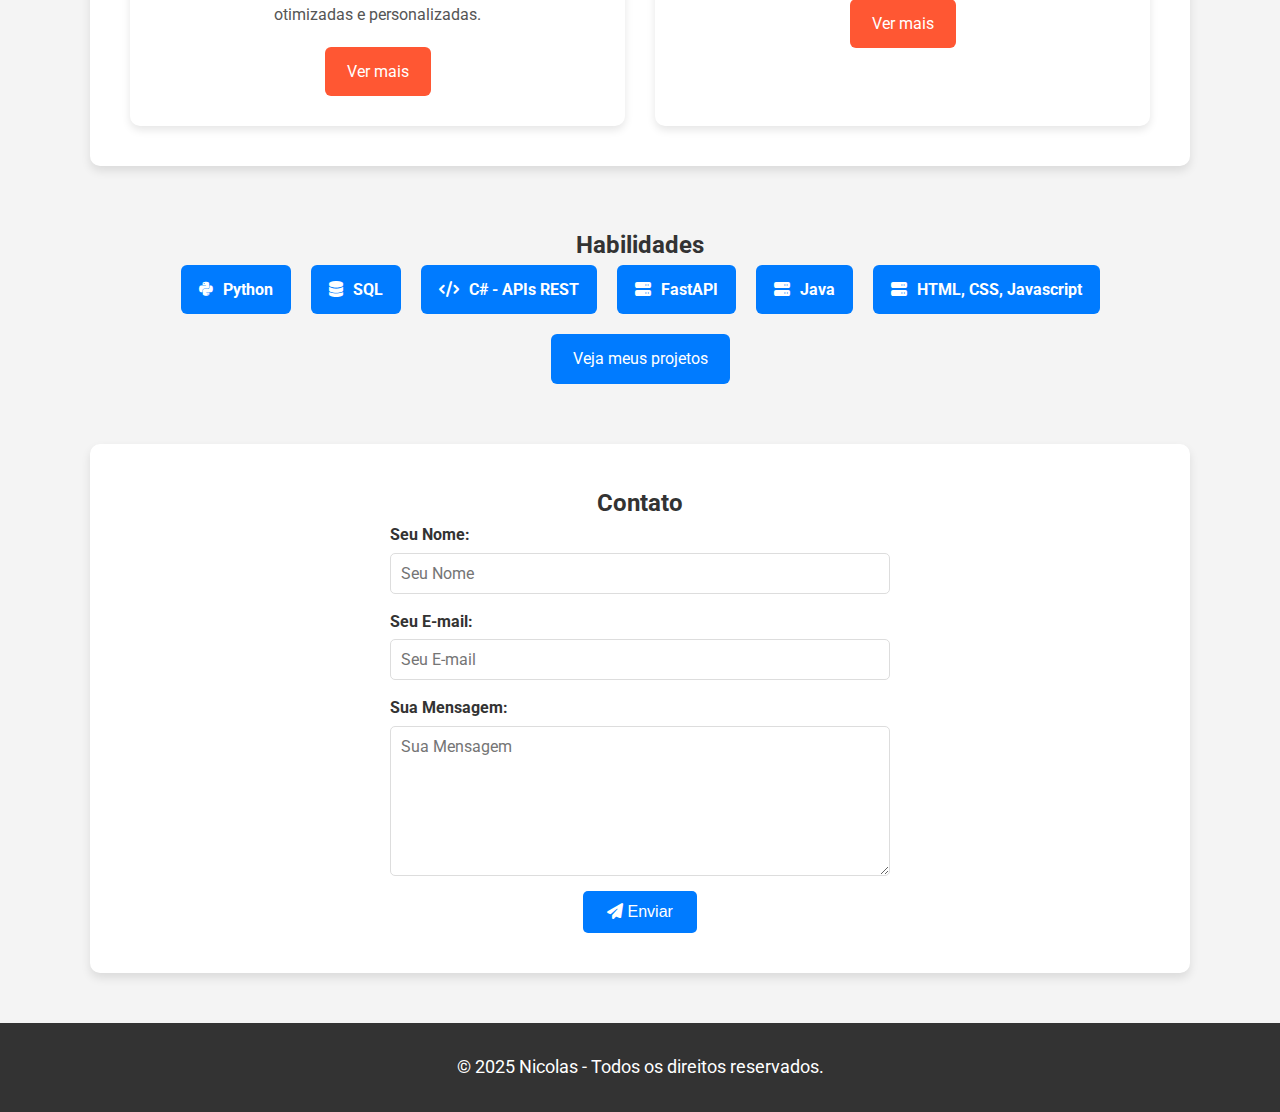
==== commit 7ebaff34: "Atualização de projetos" ====
--- a/index.html
+++ b/index.html
@@ -62,12 +62,12 @@
               <div class="projeto">
                   <h3>ChatBot de conversa e integração</h3>
                   <p>Projeto desenvolvido em C# no Visual studio 2022, consiste em um ChatBot simples de interação com o usuario que pode ser integrado a WhatsApp ou Instagram. Projeto contém uma integração com a API da OPEN AI, para respostas mais otimizadas e personalizadas.</p>
-                  <a href="https://github.com/NicolasLnR/Aplica-o-Chatbot" class="btn">Ver mais</a>
+                  <a href="projetos.html" class="btn">Ver mais</a>
               </div>
               <div class="projeto">
                   <h3>API de integração - VIACEP </h3>
                   <p>WebService conectado com a API do ViaCep - Ao Colocar um CEP Válido, retorna um JSON com as informações como Bairro, rua etc.</p>
-                  <a href="https://github.com/NicolasLnR/Web-Service---VIACEP" class="btn">Ver mais</a>
+                  <a href="projetos.html" class="btn">Ver mais</a>
               </div>
           </div>
       </section>
@@ -78,8 +78,10 @@
           <div class="habilidades-grid">
               <div class="habilidade"><i class="fa-brands fa-python"></i> Python</div>
               <div class="habilidade"><i class="fa-solid fa-database"></i> SQL</div>
-              <div class="habilidade"><i class="fa-solid fa-code"></i> APIs REST</div>
+              <div class="habilidade"><i class="fa-solid fa-code"></i>C# - APIs REST</div>
               <div class="habilidade"><i class="fa-solid fa-server"></i> FastAPI</div>
+              <div class="habilidade"><i class="fa-solid fa-server"></i> Java</div>
+              <div class="habilidade"><i class="fa-solid fa-server"></i> HTML, CSS, Javascript</div>
           </div>
           <a href="projetos.html" class="btn">Veja meus projetos</a>
       </section>
--- a/style.css
+++ b/style.css
@@ -72,10 +72,8 @@
     background: linear-gradient(to right, #1d1e22, #444);
     color: white;
     display: flex;
-    flex-direction: column;
     align-items: center;
     justify-content: center;
-    text-align: center;
     padding: 40px 20px;
 }
 
@@ -285,3 +283,85 @@
 #sobre .btn {
     background-color: var(--primary-color);
 }
+
+/* Estilos para a página de projetos */
+.projetos-container {
+    max-width: 1200px;
+    margin: 30px auto;
+    padding: 20px;
+}
+
+.projetos-container h1 {
+    font-size: 36px;
+    text-align: center;
+    margin-bottom: 30px;
+    color: #333;
+}
+
+/* Estilos para a Hero Section com informações de contato */
+.hero {
+    height: 100vh;
+    background: linear-gradient(to right, #1d1e22, #444);
+    color: white;
+    display: flex;
+    align-items: center;
+    justify-content: center;
+    padding: 40px 20px;
+}
+
+.hero-content {
+    display: flex;
+    align-items: center;
+    text-align: left; /* Alinha o texto à esquerda */
+}
+
+.hero img.perfil-img {
+    width: 250px; /* Aumentei o tamanho da imagem */
+    height: 250px;
+    border-radius: 50%;
+    border: 4px solid white;
+    margin-right: 50px; /* Espaço entre a foto e as informações */
+    object-fit: cover;
+}
+
+.contact-info {
+    flex: 1; /* Ocupa o espaço restante */
+}
+
+.contact-info h2 {
+    font-size: 36px;
+    margin-bottom: 10px;
+}
+
+.contact-info p {
+    font-size: 18px;
+    margin-bottom: 20px;
+}
+
+.contact-links {
+    list-style: none;
+    padding: 0;
+}
+
+.contact-links li {
+    margin-bottom: 10px;
+}
+
+.contact-links a {
+    color: white;
+    text-decoration: none;
+    display: flex;
+    align-items: center;
+    transition: color 0.3s;
+}
+
+.contact-links a:hover {
+    color: var(--primary-color);
+}
+
+.contact-links i {
+    margin-right: 10px;
+    font-size: 20px;
+    width: 20px; /* Garante um tamanho fixo para os ícones */
+    text-align: center; /* Centraliza os ícones */
+}
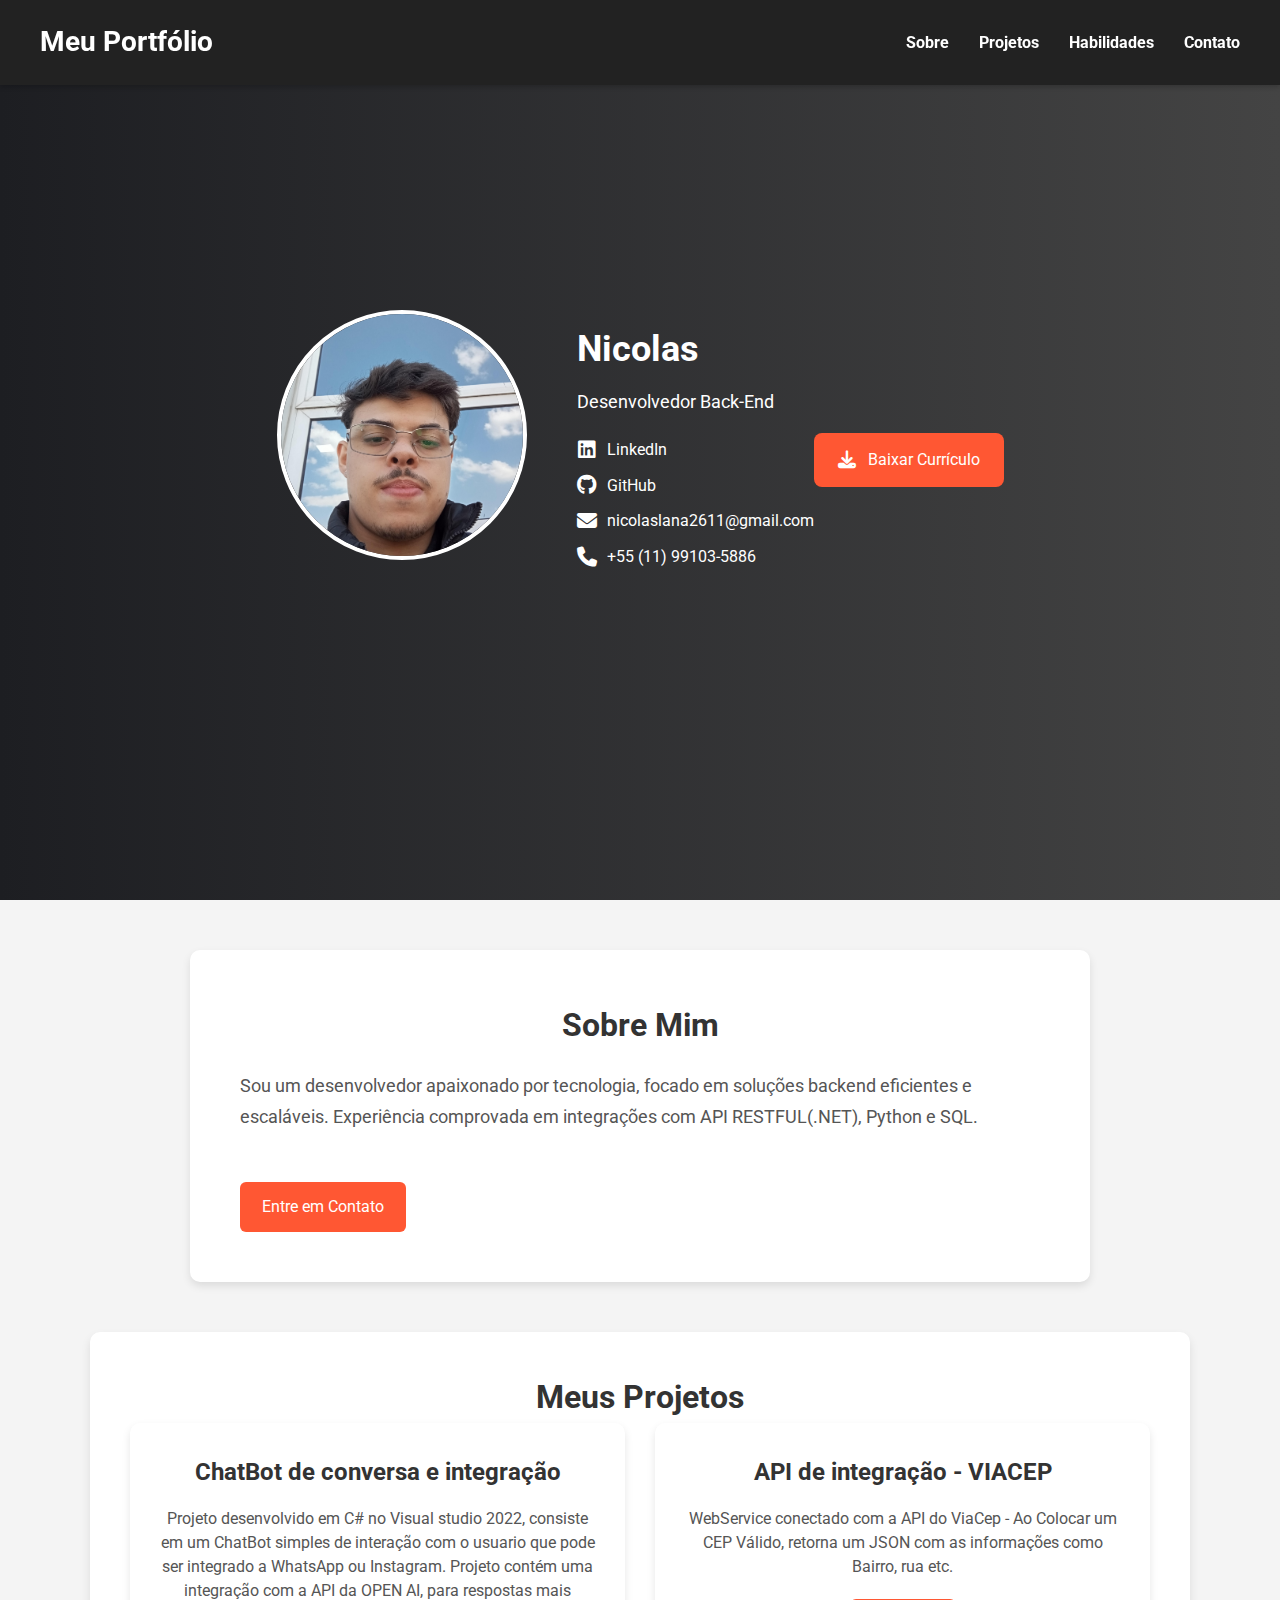
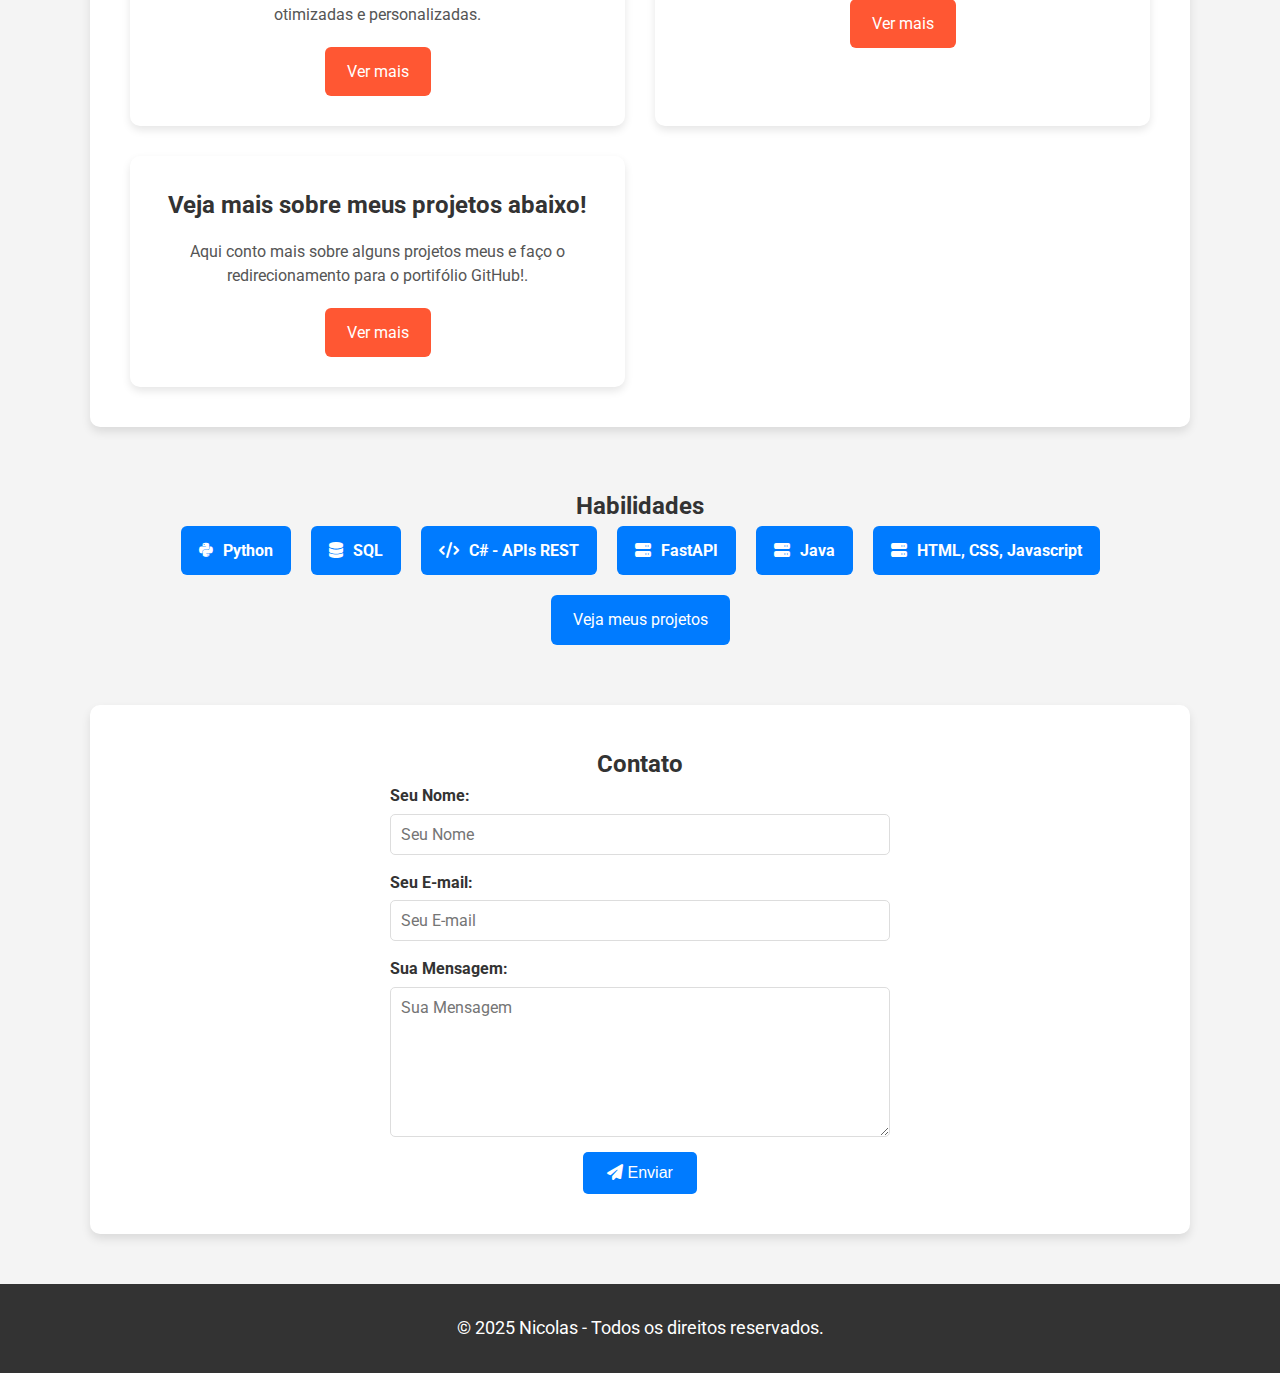
==== commit 56ab113b: "Update index.html" ====
--- a/index.html
+++ b/index.html
@@ -69,6 +69,11 @@
                   <p>WebService conectado com a API do ViaCep - Ao Colocar um CEP Válido, retorna um JSON com as informações como Bairro, rua etc.</p>
                   <a href="projetos.html" class="btn">Ver mais</a>
               </div>
+                       <div class="projeto">
+                  <h3>Veja mais sobre meus projetos abaixo! </h3>
+                  <p>Aqui conto mais sobre alguns projetos meus e faço o redirecionamento para o portifólio GitHub!.</p>
+                  <a href="projetos.html" class="btn">Ver mais</a>
+              </div>
           </div>
       </section>
 
